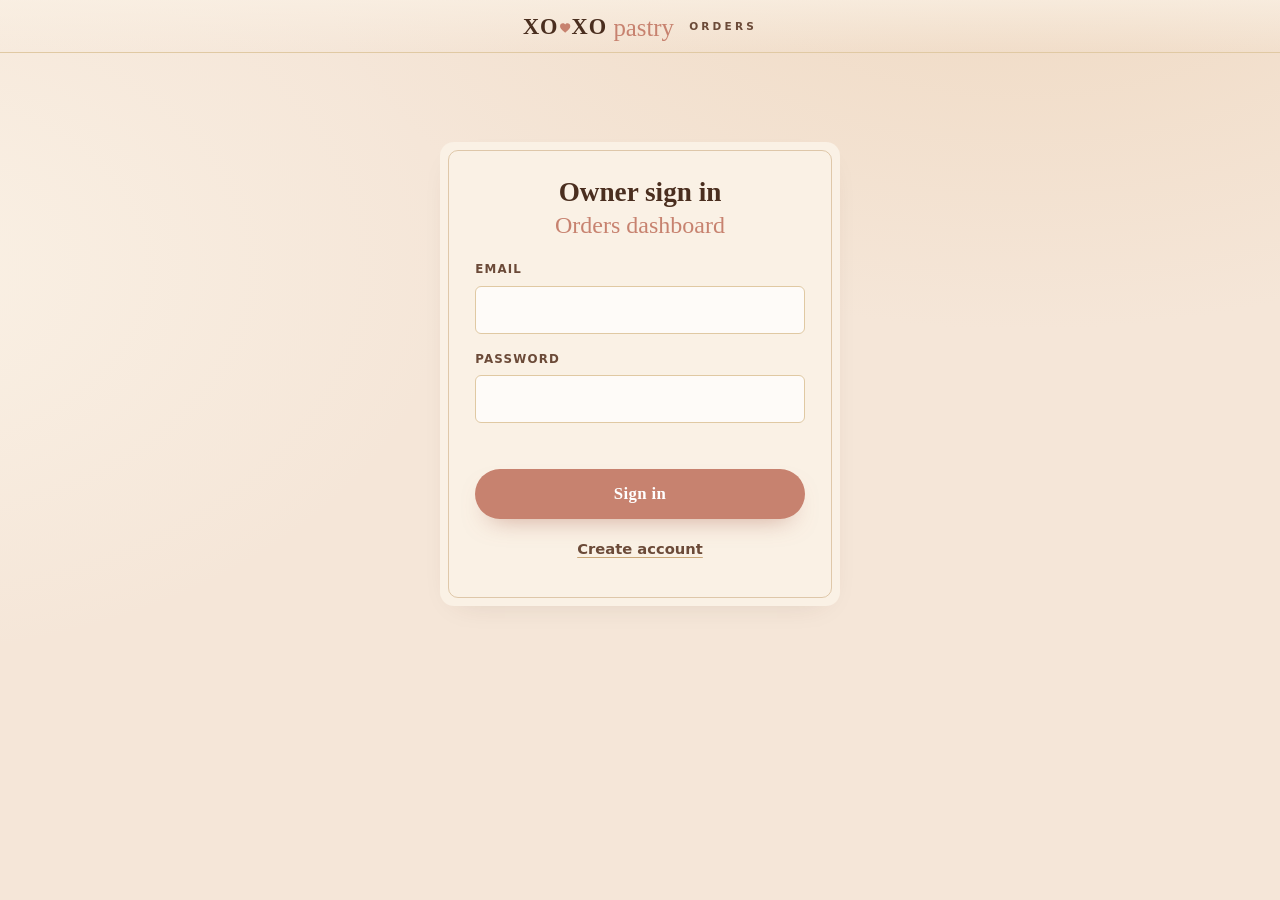
==== admin.html @ 493aa20d "Online ordering: order form + Supabase backend + admin dashboard - db/migrations/0001_orders_schema." ====
<!doctype html>
<html lang="en">
<head>
  <meta charset="utf-8">
  <meta http-equiv="Content-Security-Policy" content="default-src 'none'; script-src 'self'; style-src 'self' 'unsafe-inline' https://fonts.googleapis.com; font-src https://fonts.gstatic.com; img-src 'self' data:; connect-src https://xlicuyemmiapundcqqqf.supabase.co; base-uri 'none'; form-action 'none'">
  <meta name="robots" content="noindex,nofollow">
  <meta name="referrer" content="strict-origin-when-cross-origin">
  <meta name="viewport" content="width=device-width, initial-scale=1, viewport-fit=cover">
  <meta name="theme-color" content="#F5E6D8">
  <meta name="color-scheme" content="light">

  <title>XOXO Pastry — Orders</title>

  <link rel="icon" type="image/svg+xml" href="data:image/svg+xml,%3Csvg xmlns='http://www.w3.org/2000/svg' viewBox='0 0 24 24'%3E%3Crect width='24' height='24' rx='5' fill='%23F5E6D8'/%3E%3Cpath d='M12 19.5l-1.3-1.1C7 14.9 4.5 12.6 4.5 9.5 4.5 7 6.4 5 9 5c1.5 0 2.9.7 3 2 .1-1.3 1.5-2 3-2 2.6 0 4.5 2 4.5 4.5 0 3.1-2.5 5.4-6.2 8.9L12 19.5z' fill='%23C7826F'/%3E%3C/svg%3E">

  <link rel="preconnect" href="https://fonts.googleapis.com">
  <link rel="preconnect" href="https://fonts.gstatic.com" crossorigin>
  <link rel="stylesheet" href="https://fonts.googleapis.com/css2?family=Allura&family=Cormorant+Garamond:wght@400;500;600;700&family=Playfair+Display:wght@600;700;800&display=swap">

  <link rel="stylesheet" href="styles.css">
  <link rel="stylesheet" href="admin.css">
</head>
<body class="adm">

  <svg aria-hidden="true" focusable="false" width="0" height="0" style="position:absolute;width:0;height:0;overflow:hidden" xmlns="http://www.w3.org/2000/svg">
    <defs>
      <symbol id="icon-heart" viewBox="0 0 24 24">
        <path d="M12 21.5 L10.5 20.2 C5.4 15.6 2 12.5 2 8.7 C2 5.6 4.4 3.2 7.5 3.2 C9.3 3.2 11 4.1 12 5.6 C13 4.1 14.7 3.2 16.5 3.2 C19.6 3.2 22 5.6 22 8.7 C22 12.5 18.6 15.6 13.5 20.3 L12 21.5 Z" fill="currentColor"/>
      </symbol>
      <symbol id="icon-whatsapp" viewBox="0 0 32 32">
        <path fill="currentColor" d="M16 2.667C8.636 2.667 2.667 8.636 2.667 16c0 2.351.617 4.643 1.79 6.667L2.667 29.333l6.834-1.79A13.31 13.31 0 0 0 16 29.333C23.364 29.333 29.333 23.364 29.333 16S23.364 2.667 16 2.667Zm0 24A11.31 11.31 0 0 1 10.1 25l-.42-.252-4.221 1.105 1.124-4.123-.275-.436A11.32 11.32 0 0 1 4.667 16C4.667 9.742 9.742 4.667 16 4.667c6.258 0 11.333 5.075 11.333 11.333 0 6.258-5.075 11.333-11.333 11.333Zm6.207-8.475c-.34-.17-2.014-.994-2.326-1.108-.311-.114-.538-.17-.764.17-.227.34-.878 1.108-1.077 1.335-.198.227-.397.255-.736.085-.34-.17-1.435-.529-2.733-1.687-1.01-.901-1.692-2.014-1.89-2.353-.198-.34-.021-.523.149-.692.153-.152.34-.397.51-.595.17-.198.227-.34.34-.566.114-.227.057-.425-.028-.595-.085-.17-.764-1.842-1.048-2.523-.276-.663-.555-.573-.764-.583-.198-.01-.425-.011-.652-.011-.227 0-.595.085-.906.425-.311.34-1.19 1.163-1.19 2.835 0 1.673 1.218 3.288 1.388 3.516.17.227 2.397 3.66 5.808 5.131.812.351 1.446.56 1.94.717.815.259 1.557.222 2.144.135.654-.098 2.014-.823 2.298-1.62.283-.798.283-1.482.198-1.62-.085-.139-.311-.227-.652-.397Z"/>
      </symbol>
      <symbol id="icon-phone" viewBox="0 0 24 24">
        <path d="M5 4 C5 3.5 5.5 3 6 3 L9 3 C9.5 3 10 3.5 10 4 L10 7 C10 7.5 9.5 8 9 8 L7.5 8 C8 11 11 14 14 14.5 L14.5 13 C14.5 12.5 15 12 15.5 12 L18 12 C18.5 12 19 12.5 19 13 L19 16 C19 17 18 18 17 18 C9.8 18 5 13.2 5 6 C5 5 6 4 6 4 Z" fill="none" stroke="currentColor" stroke-width="1.5" stroke-linejoin="round"/>
      </symbol>
    </defs>
  </svg>

  <header class="adm-bar" role="banner">
    <p class="adm-brand">
      <span class="logo-xoxo">XO<svg class="logo-heart" aria-hidden="true" focusable="false"><use href="#icon-heart"/></svg>XO</span>
      <span class="logo-script">pastry</span>
      <span class="adm-brand__tag">orders</span>
    </p>
  </header>

  <main class="adm-main">

    <!-- Session / access check -->
    <section id="view-loading" class="adm-view adm-view--center" aria-label="Loading">
      <div class="adm-wait">
        <span class="spinner" aria-hidden="true"></span>
        <p id="loading-msg">Checking session&hellip;</p>
      </div>
    </section>

    <!-- Sign in -->
    <section id="view-login" class="adm-view adm-view--center" hidden aria-labelledby="login-title">
      <div class="auth-card">
        <h1 class="auth-card__title" id="login-title">Owner sign in</h1>
        <p class="auth-card__sub">Orders dashboard</p>
        <form id="login-form" novalidate>
          <div class="field">
            <label for="login-email">Email</label>
            <input id="login-email" name="email" type="email" autocomplete="email" inputmode="email" required>
          </div>
          <div class="field">
            <label for="login-password">Password</label>
            <input id="login-password" name="password" type="password" autocomplete="current-password" required minlength="6">
          </div>
          <p id="login-msg" class="auth-msg" role="status" aria-live="polite"></p>
          <div class="auth-actions">
            <button type="submit" id="btn-signin" class="btn btn--primary">Sign in</button>
            <button type="button" id="btn-signup" class="btn-subtle">Create account</button>
          </div>
        </form>
      </div>
    </section>

    <!-- Signed in, not an admin -->
    <section id="view-denied" class="adm-view adm-view--center" hidden aria-labelledby="denied-title">
      <div class="auth-card auth-card--plain">
        <h1 class="auth-card__title" id="denied-title">No access</h1>
        <p class="auth-card__note">This account has no admin access.</p>
        <div class="auth-actions">
          <button type="button" id="btn-denied-signout" class="btn btn--ghost">Sign out</button>
        </div>
      </div>
    </section>

    <!-- Signed in, access check failed (connection) -->
    <section id="view-error" class="adm-view adm-view--center" hidden aria-labelledby="error-title">
      <div class="auth-card auth-card--plain">
        <h1 class="auth-card__title" id="error-title">Can&rsquo;t connect</h1>
        <p class="auth-card__note" id="error-msg">Can&rsquo;t reach the order service right now. Check the connection and try again.</p>
        <div class="auth-actions">
          <button type="button" id="btn-error-retry" class="btn btn--primary">Try again</button>
          <button type="button" id="btn-error-signout" class="btn-subtle">Sign out</button>
        </div>
      </div>
    </section>

    <!-- Dashboard -->
    <section id="view-dash" class="adm-view" hidden aria-labelledby="dash-title">
      <header class="dash-head">
        <h1 class="dash-title" id="dash-title">Orders</h1>
        <div class="dash-tools">
          <button type="button" id="btn-refresh" class="btn btn--ghost btn--sm">Refresh</button>
          <button type="button" id="btn-signout" class="btn btn--ghost btn--sm">Sign out</button>
        </div>
      </header>

      <div class="field field--search">
        <label for="search" class="visually-hidden">Search orders by name, phone or order number</label>
        <input id="search" type="search" placeholder="Search name, phone, order #" autocomplete="off">
      </div>

      <div id="chips" class="chips" role="group" aria-label="Filter orders by status"></div>

      <p id="dash-status" class="visually-hidden" role="status" aria-live="polite"></p>

      <div id="dash-loading" class="dash-wait" hidden>
        <span class="spinner" aria-hidden="true"></span>
        <p>Loading orders&hellip;</p>
      </div>

      <div id="dash-error" class="dash-error" hidden>
        <p id="dash-error-msg">Can&rsquo;t reach the order service right now. Check the connection and try again.</p>
        <button type="button" id="btn-retry" class="btn btn--primary">Try again</button>
      </div>

      <p id="dash-empty" class="dash-empty" hidden></p>

      <ul id="orders-list" class="orders"></ul>
    </section>

  </main>

  <div id="toasts" class="toasts" aria-live="polite"></div>

  <noscript>
    <p class="adm-noscript">This dashboard needs JavaScript to run. Please enable it and reload.</p>
  </noscript>

  <script src="vendor/supabase.js" defer></script>
  <script src="js/config.js" defer></script>
  <script src="js/admin.js" defer></script>
</body>
</html>
---- styles.css ----
/* ============================================================
   XOXO PASTRY — styles.css
   Design tokens → resets → layout → components → responsive
   ============================================================ */

:root {
  /* Color palette */
  --bg-cream:         #F5E6D8;
  --bg-cream-soft:    #FAF1E5;
  --bg-cream-deep:    #EFD9C2;
  --ink-brown:        #4A2E1F;
  --ink-brown-soft:   #6B4A38;
  --accent-rose:      #C7826F;
  --accent-rose-deep: #A85F4C;
  --gold-line:        #C9A678;
  --gold-line-soft:   #E0C9A3;
  --shadow-warm:      0 18px 40px -24px rgba(74, 46, 31, 0.22);
  --shadow-card:      0 10px 30px -18px rgba(74, 46, 31, 0.18);

  /* Type */
  --font-display: "Playfair Display", "Cormorant Garamond", Georgia, serif;
  --font-script:  "Allura", "Great Vibes", cursive;
  --font-body:    "Cormorant Garamond", "Lora", Georgia, serif;
  --font-ui:      system-ui, -apple-system, "Segoe UI", Roboto, sans-serif;

  /* Type scale (clamp-only) */
  --fs-hero:   clamp(3rem, 7vw + 1rem, 6.5rem);
  --fs-script: clamp(2.25rem, 5vw + 0.5rem, 4.25rem);
  --fs-h2:     clamp(2rem, 3.2vw + 1rem, 3.25rem);
  --fs-h3:     clamp(1.4rem, 1.5vw + 0.75rem, 1.9rem);
  --fs-body:   clamp(1.05rem, 0.4vw + 1rem, 1.2rem);
  --fs-tag:    clamp(1.1rem, 1.4vw + 0.6rem, 1.6rem);
  --fs-small:  0.875rem;
  --lh-tight:  1.15;
  --lh-body:   1.65;

  /* Spacing */
  --space-1: 0.5rem;
  --space-2: 1rem;
  --space-3: 1.5rem;
  --space-4: 2rem;
  --space-5: 3rem;
  --space-6: 4.5rem;
  --space-7: clamp(4rem, 8vw, 7rem);

  /* Layout */
  --radius-card: 14px;
  --radius-soft: 6px;
  --maxw-content: 1180px;
  --maxw-narrow: 720px;
  --nav-h: 68px;

  color-scheme: light;
  accent-color: var(--accent-rose);
}

/* ============================================================
   Reset & base
   ============================================================ */

*, *::before, *::after { box-sizing: border-box; }

html {
  -webkit-text-size-adjust: 100%;
  text-size-adjust: 100%;
  scroll-behavior: smooth;
  scroll-padding-top: calc(var(--nav-h) + 16px);
}

html, body {
  margin: 0;
  padding: 0;
  overflow-x: hidden;
}

body {
  position: relative;
  min-height: 100vh;
  font-family: var(--font-body);
  font-size: var(--fs-body);
  line-height: var(--lh-body);
  color: var(--ink-brown);
  background:
    radial-gradient(1200px 700px at 80% -10%, var(--bg-cream-deep), transparent 60%),
    radial-gradient(900px 600px at -10% 30%, var(--bg-cream-soft), transparent 65%),
    var(--bg-cream);
  -webkit-font-smoothing: antialiased;
  -moz-osx-font-smoothing: grayscale;
}

img, svg { display: block; max-width: 100%; }
img { height: auto; }

a {
  color: inherit;
  text-decoration: none;
  transition: color 200ms ease;
}
a:hover { color: var(--accent-rose-deep); }

:focus { outline: none; }
:focus-visible {
  outline: 2px solid var(--accent-rose-deep);
  outline-offset: 3px;
  border-radius: var(--radius-soft);
}

h1, h2, h3, h4, p, ul, ol { margin: 0; }
ul, ol { padding: 0; list-style: none; }

/* ============================================================
   Utility / layout shell
   ============================================================ */

.container {
  width: 100%;
  max-width: var(--maxw-content);
  margin-inline: auto;
  padding-inline: clamp(1.25rem, 4vw, 2.5rem);
}

.section {
  padding-block: var(--space-7);
  position: relative;
}

.section__head {
  text-align: center;
  margin-bottom: var(--space-5);
}
.section__head--left { text-align: left; }

.section__title {
  font-family: var(--font-display);
  font-weight: 700;
  font-size: var(--fs-h2);
  line-height: var(--lh-tight);
  color: var(--ink-brown);
  letter-spacing: -0.01em;
}

.section__sub {
  margin-top: 0.4rem;
  font-family: var(--font-script);
  font-size: var(--fs-tag);
  color: var(--accent-rose);
  line-height: 1.1;
}

/* Divider: thin line — heart — thin line */
.divider {
  display: flex;
  align-items: center;
  justify-content: center;
  gap: 1rem;
  margin: 0 auto;
  padding: var(--space-4) clamp(1.25rem, 4vw, 2.5rem);
  max-width: 460px;
  color: var(--accent-rose);
}
.divider__line {
  flex: 1;
  height: 1px;
  background: linear-gradient(90deg, transparent, var(--gold-line), transparent);
}
.divider__heart {
  width: 14px;
  height: 14px;
  color: var(--accent-rose);
  flex-shrink: 0;
}

/* ============================================================
   SVG ornaments
   ============================================================ */

.orn { color: var(--accent-rose); }

.orn-bow-sm {
  display: block;
  margin: 0 auto var(--space-2);
  color: var(--accent-rose);
  opacity: 0.85;
  filter: drop-shadow(0 4px 6px rgba(199, 130, 111, 0.18));
}
.section__head--left .orn-bow-sm { margin-inline: 0 0; }

/* ============================================================
   Logo lockup
   ============================================================ */

.logo-xoxo {
  font-family: var(--font-display);
  font-weight: 800;
  letter-spacing: 0.04em;
  color: var(--ink-brown);
  display: inline-flex;
  align-items: center;
  line-height: 1;
  white-space: nowrap;
}
.logo-xoxo .logo-heart {
  width: 0.55em;
  height: 0.55em;
  margin: 0 0.02em;
  color: var(--accent-rose);
  transform: translateY(0.03em);
}
.logo-script {
  font-family: var(--font-script);
  color: var(--ink-brown);
  line-height: 1;
}

/* ============================================================
   Top navigation
   ============================================================ */

.nav {
  position: fixed;
  inset: 0 0 auto 0;
  height: var(--nav-h);
  z-index: 100;
  background: transparent;
  transition: background-color 280ms ease, box-shadow 280ms ease, border-color 280ms ease;
  border-bottom: 1px solid transparent;
}
.nav.is-scrolled {
  background: rgba(245, 230, 216, 0.85);
  -webkit-backdrop-filter: blur(10px) saturate(120%);
  backdrop-filter: blur(10px) saturate(120%);
  border-bottom-color: var(--gold-line-soft);
  box-shadow: var(--shadow-warm);
}
@supports not ((backdrop-filter: blur(1px)) or (-webkit-backdrop-filter: blur(1px))) {
  .nav.is-scrolled { background: rgba(245, 230, 216, 0.96); }
}

.nav__inner {
  height: 100%;
  max-width: var(--maxw-content);
  margin-inline: auto;
  padding-inline: clamp(1.25rem, 4vw, 2.5rem);
  display: flex;
  align-items: center;
  justify-content: space-between;
  gap: 1rem;
}

.nav__logo {
  display: inline-flex;
  align-items: baseline;
  gap: 0.4rem;
  font-size: 1.1rem;
}
.nav__logo .logo-xoxo { font-size: 1.35rem; }
.nav__logo .logo-script { font-size: 1.5rem; transform: translateY(2px); color: var(--accent-rose); }

.nav__links {
  display: none;
  gap: clamp(1rem, 2vw, 2rem);
  font-family: var(--font-ui);
  font-size: 0.95rem;
  font-weight: 500;
  letter-spacing: 0.02em;
  color: var(--ink-brown);
}
.nav__links a {
  position: relative;
  padding: 0.5rem 0.25rem;
}
.nav__links a::after {
  content: "";
  position: absolute;
  left: 0.25rem; right: 0.25rem; bottom: 0.25rem;
  height: 1px;
  background: var(--accent-rose);
  transform: scaleX(0);
  transform-origin: left;
  transition: transform 260ms ease;
}
.nav__links a:hover::after,
.nav__links a:focus-visible::after { transform: scaleX(1); }

.nav__ig {
  display: inline-flex;
  align-items: center;
  justify-content: center;
  width: 40px;
  height: 40px;
  border-radius: 50%;
  color: var(--ink-brown);
  border: 1px solid var(--gold-line-soft);
  transition: background-color 220ms ease, color 220ms ease, transform 220ms ease;
}
.nav__ig:hover {
  background: var(--accent-rose);
  color: #fff;
  transform: translateY(-1px);
}
.nav__ig svg { width: 20px; height: 20px; }

@media (min-width: 720px) {
  .nav__links { display: inline-flex; }
}

/* ============================================================
   Buttons
   ============================================================ */

.btn {
  display: inline-flex;
  align-items: center;
  justify-content: center;
  gap: 0.55rem;
  min-height: 48px;
  padding: 0.85rem 1.6rem;
  font-family: var(--font-body);
  font-weight: 600;
  font-size: 1.05rem;
  letter-spacing: 0.02em;
  border-radius: 999px;
  border: 1px solid transparent;
  cursor: pointer;
  transition: background-color 220ms ease, color 220ms ease, transform 220ms ease, box-shadow 220ms ease, border-color 220ms ease;
  white-space: nowrap;
}
.btn--primary {
  background: var(--accent-rose);
  color: #fff;
  box-shadow: 0 12px 26px -14px rgba(168, 95, 76, 0.6);
}
.btn--primary:hover {
  background: var(--accent-rose-deep);
  color: #fff;
  transform: translateY(-1px);
  box-shadow: 0 16px 32px -14px rgba(168, 95, 76, 0.7);
}
.btn--ghost {
  background: transparent;
  color: var(--ink-brown);
  border-color: var(--gold-line);
}
.btn--ghost:hover {
  background: rgba(201, 166, 120, 0.12);
  color: var(--ink-brown);
  transform: translateY(-1px);
}
.btn--lg {
  min-height: 56px;
  padding: 1rem 2rem;
  font-size: 1.1rem;
}

/* ============================================================
   Hero
   ============================================================ */

.hero {
  position: relative;
  min-height: 100vh;
  min-height: 100svh;
  display: flex;
  flex-direction: column;
  align-items: center;
  justify-content: center;
  text-align: center;
  padding: calc(var(--nav-h) + var(--space-5)) clamp(1.25rem, 4vw, 2.5rem) var(--space-6);
  overflow: hidden;
}
.hero::before, .hero::after {
  content: "";
  position: absolute;
  inset: clamp(1rem, 3vw, 2rem);
  border: 1px solid var(--gold-line-soft);
  border-radius: 4px;
  pointer-events: none;
}
.hero::after {
  inset: clamp(1.4rem, 3.4vw, 2.4rem);
  border-color: var(--gold-line);
  opacity: 0.55;
}

.hero__bow {
  width: clamp(86px, 11vw, 140px);
  aspect-ratio: 100 / 64;
  height: auto;
  color: var(--accent-rose);
  margin-bottom: var(--space-2);
  filter: drop-shadow(0 8px 14px rgba(199, 130, 111, 0.3));
}

.hero__lockup {
  display: flex;
  flex-direction: column;
  align-items: center;
  gap: 0;
}
.logo-xoxo--big {
  font-size: var(--fs-hero);
  margin-bottom: -0.15em;
}
.logo-xoxo--big .logo-heart { width: 0.5em; height: 0.5em; }
.logo-script--big {
  font-size: var(--fs-script);
  color: var(--accent-rose);
  margin-top: 0;
  letter-spacing: 0.01em;
}

.hero__eyebrow {
  margin-top: var(--space-3);
  font-family: var(--font-ui);
  font-weight: 500;
  font-size: clamp(0.78rem, 0.4vw + 0.7rem, 0.95rem);
  letter-spacing: 0.32em;
  text-transform: uppercase;
  color: var(--accent-rose);
}
.hero__tagline {
  margin-top: var(--space-1);
  max-width: 32ch;
  font-family: var(--font-script);
  font-size: clamp(1.6rem, 1.5vw + 1rem, 2.4rem);
  color: var(--ink-brown);
  line-height: 1.1;
  font-style: normal;
}

.hero__ctas {
  margin-top: var(--space-4);
  display: flex;
  flex-wrap: wrap;
  justify-content: center;
  gap: 0.75rem;
}

/* Floral corners */
.orn-floral {
  position: absolute;
  width: clamp(90px, 14vw, 180px);
  height: auto;
  color: var(--accent-rose);
  opacity: 0.7;
  pointer-events: none;
}
.orn-floral--tl { top: clamp(3rem, 7vw, 5rem); left: clamp(1rem, 4vw, 3rem); transform: rotate(-12deg); }
.orn-floral--br { bottom: clamp(2rem, 6vw, 4rem); right: clamp(1rem, 4vw, 3rem); transform: rotate(170deg); }

@media (max-width: 760px) {
  .orn-floral { display: none; }
}

/* ============================================================
   About
   ============================================================ */

.about {
  text-align: center;
  max-width: var(--maxw-narrow);
  margin: 0 auto;
  padding: var(--space-6) clamp(1.25rem, 4vw, 2.5rem) var(--space-5);
}
.about__eyebrow {
  font-family: var(--font-ui);
  font-weight: 500;
  font-size: 0.85rem;
  letter-spacing: 0.32em;
  text-transform: uppercase;
  color: var(--accent-rose);
  margin-bottom: var(--space-2);
}
.about p {
  font-size: clamp(1.15rem, 0.6vw + 1.05rem, 1.4rem);
  color: var(--ink-brown-soft);
  line-height: 1.6;
  font-style: italic;
}
.about__sign {
  margin-top: var(--space-3) !important;
  font-family: var(--font-script) !important;
  font-style: normal !important;
  color: var(--accent-rose) !important;
  font-size: clamp(1.6rem, 1.5vw + 1rem, 2.2rem) !important;
  line-height: 1.1 !important;
}

/* ============================================================
   Menu
   ============================================================ */

/* Menu stack: 1-col on mobile, 2-col on wide screens */
.menu-stack {
  display: grid;
  grid-template-columns: 1fr;
  gap: var(--space-4);
  max-width: var(--maxw-content);
  margin: 0 auto;
}
@media (min-width: 1080px) {
  .menu-stack { grid-template-columns: repeat(2, 1fr); gap: var(--space-5); }
  /* Featured cards span the full row on wide */
  .menu-stack > .menu-card--feature { grid-column: 1 / -1; }
}

.menu-card {
  position: relative;
  background: var(--bg-cream-soft);
  border-radius: var(--radius-card);
  padding: clamp(1rem, 2vw, 1.6rem);
  box-shadow: var(--shadow-card);
  display: flex;
  flex-direction: column;
  gap: 0.85rem;
  transition: transform 320ms cubic-bezier(.2,.7,.2,1), box-shadow 320ms ease;
}
.menu-card::before {
  content: "";
  position: absolute;
  inset: 8px;
  border: 1px double var(--gold-line);
  border-radius: calc(var(--radius-card) - 4px);
  pointer-events: none;
  opacity: 0.55;
}
.menu-card:hover {
  transform: translateY(-3px);
  box-shadow: 0 26px 46px -22px rgba(74, 46, 31, 0.32);
}
.menu-card__head {
  padding: 0.4rem 0.6rem 0.2rem;
  display: flex;
  flex-direction: column;
  gap: 0.15rem;
}
.menu-card__title {
  font-family: var(--font-display);
  font-weight: 700;
  font-size: var(--fs-h3);
  color: var(--ink-brown);
  letter-spacing: -0.005em;
  line-height: 1.15;
}
.menu-card__tag {
  font-family: var(--font-body);
  font-size: 1rem;
  color: var(--ink-brown-soft);
  font-style: italic;
}
.menu-card__tag strong {
  font-family: var(--font-display);
  font-style: normal;
  font-weight: 700;
  color: var(--accent-rose-deep);
  font-size: 1.15em;
  letter-spacing: 0.01em;
}
.menu-card__media {
  border-radius: var(--radius-soft);
  overflow: hidden;
  background: var(--bg-cream);
  position: relative;
  box-shadow: inset 0 0 0 1px var(--gold-line-soft);
}
.menu-card__media img {
  width: 100%;
  height: auto;
  display: block;
  transition: transform 800ms cubic-bezier(.2,.7,.2,1);
}
.menu-card:hover .menu-card__media img { transform: scale(1.015); }
.menu-card__note {
  margin-top: 0.1rem;
  padding: 0 0.6rem;
  color: var(--ink-brown-soft);
  font-style: italic;
  font-size: 1rem;
  line-height: 1.45;
}
.menu-card--feature .menu-card__title {
  font-size: clamp(1.7rem, 1.4vw + 1rem, 2.25rem);
}
.menu-card--feature .menu-card__tag { font-size: 1.1rem; }

/* ============================================================
   Custom Orders & Catering
   ============================================================ */

.section--custom {
  position: relative;
}
.custom__grid {
  display: grid;
  grid-template-columns: 1fr;
  gap: var(--space-5);
  align-items: center;
  max-width: var(--maxw-content);
  margin: 0 auto;
}
.custom__body { padding: 0 clamp(0.25rem, 1vw, 1rem); }
.custom__body p {
  margin-top: var(--space-3);
  color: var(--ink-brown-soft);
  font-size: 1.1rem;
}
.custom__heading {
  margin-top: var(--space-4);
  font-family: var(--font-display);
  font-weight: 700;
  color: var(--accent-rose);
  font-size: 1.1rem;
  letter-spacing: 0.18em;
  text-transform: uppercase;
}
.custom__heading::after {
  content: "";
  display: block;
  width: 60px;
  height: 1px;
  margin-top: 0.5rem;
  background: var(--accent-rose);
  opacity: 0.5;
}

.perfect-list {
  margin-top: var(--space-3);
  display: grid;
  grid-template-columns: 1fr;
  gap: 0.75rem;
}
@media (min-width: 480px) {
  .perfect-list { grid-template-columns: repeat(2, 1fr); gap: 0.85rem 1.5rem; }
}
.perfect-list li {
  display: flex;
  align-items: center;
  gap: 0.85rem;
  color: var(--ink-brown);
  font-size: 1.08rem;
}
.perfect-list svg {
  width: 24px;
  height: 24px;
  color: var(--accent-rose);
  flex-shrink: 0;
}

.custom__cta { margin-top: var(--space-4); }

.custom__media {
  position: relative;
  border-radius: var(--radius-card);
  overflow: hidden;
  aspect-ratio: 4 / 5;
  background: var(--bg-cream-soft);
  box-shadow: var(--shadow-warm);
}
.custom__media::after {
  content: "";
  position: absolute;
  inset: 10px;
  border: 1px solid rgba(255, 255, 255, 0.6);
  border-radius: calc(var(--radius-card) - 4px);
  pointer-events: none;
}
.custom__media img {
  width: 100%;
  height: 100%;
  object-fit: cover;
  object-position: 100% 50%;
  transition: transform 800ms cubic-bezier(.2, .7, .2, 1);
}
.custom__media:hover img { transform: scale(1.03); }

@media (min-width: 880px) {
  .custom__grid { grid-template-columns: 1.05fr 1fr; gap: var(--space-6); }
  .custom__media { max-height: 720px; }
}

/* ============================================================
   Tips card
   ============================================================ */

.tips {
  max-width: 920px;
  margin: 0 auto;
  display: grid;
  grid-template-columns: 1fr;
  gap: var(--space-3);
  align-items: center;
  background: var(--bg-cream-soft);
  border-radius: var(--radius-card);
  padding: clamp(1.4rem, 3vw, 2.4rem);
  position: relative;
  box-shadow: var(--shadow-card);
}
.tips::before {
  content: "";
  position: absolute;
  inset: 10px;
  border: 1px double var(--gold-line);
  border-radius: calc(var(--radius-card) - 4px);
  pointer-events: none;
  opacity: 0.5;
}
.tips__body { padding: 0.25rem; }
.tips__title {
  font-family: var(--font-display);
  font-weight: 700;
  font-size: clamp(1.6rem, 2vw + 1rem, 2.2rem);
  color: var(--ink-brown);
  line-height: 1.15;
}
.tips__title em {
  font-family: var(--font-script);
  font-style: normal;
  color: var(--accent-rose);
  font-size: 1.4em;
  margin-left: 0.1em;
}
.tips__body p { margin-top: 0.6rem; color: var(--ink-brown-soft); font-style: italic; }

.tips--text {
  max-width: 720px;
  text-align: center;
  padding: clamp(2rem, 4vw, 3.2rem) clamp(1.5rem, 3vw, 2.5rem);
}
.tips--text .tips__body {
  display: flex;
  flex-direction: column;
  align-items: center;
  padding: 0;
}
.tips--text .orn-bow-sm { margin-bottom: var(--space-2); }
.tips--text .tips__title { line-height: 1.2; }
.tips--text p {
  margin-top: 0.6rem;
  color: var(--ink-brown-soft);
  font-style: italic;
  font-size: 1.1rem;
}

/* ============================================================
   Order / Contact tiles
   ============================================================ */

.order-list {
  display: grid;
  grid-template-columns: 1fr;
  gap: var(--space-3);
  max-width: 980px;
  margin: 0 auto;
}
.order-list li { display: flex; }
@media (min-width: 720px) {
  .order-list { grid-template-columns: repeat(3, 1fr); }
}

.order-tile {
  flex: 1;
  width: 100%;
  display: flex;
  flex-direction: column;
  align-items: center;
  justify-content: center;
  gap: 0.5rem;
  padding: clamp(1.5rem, 3vw, 2.25rem) 1.25rem;
  background: var(--bg-cream-soft);
  border-radius: var(--radius-card);
  text-align: center;
  position: relative;
  box-shadow: var(--shadow-card);
  transition: transform 280ms ease, box-shadow 280ms ease, background-color 280ms ease;
  min-height: 180px;
}
.order-tile::before {
  content: "";
  position: absolute;
  inset: 8px;
  border: 1px double var(--gold-line);
  border-radius: calc(var(--radius-card) - 4px);
  pointer-events: none;
  opacity: 0.55;
  transition: opacity 280ms ease;
}
.order-tile:hover {
  transform: translateY(-3px);
  background: #fff;
  box-shadow: 0 26px 44px -20px rgba(74, 46, 31, 0.28);
  color: var(--ink-brown);
}
.order-tile:hover::before { opacity: 0.8; }
.order-tile__icon {
  width: 38px;
  height: 38px;
  color: var(--accent-rose);
}
.order-tile__label {
  font-family: var(--font-ui);
  font-size: 0.78rem;
  text-transform: uppercase;
  letter-spacing: 0.26em;
  color: var(--ink-brown-soft);
}
.order-tile__value {
  font-family: var(--font-display);
  font-weight: 700;
  font-size: 1.25rem;
  color: var(--ink-brown);
  letter-spacing: 0.01em;
}

/* ============================================================
   Footer
   ============================================================ */

.footer {
  margin-top: var(--space-5);
  padding: var(--space-5) clamp(1.25rem, 4vw, 2.5rem) var(--space-4);
  border-top: 1px solid var(--gold-line-soft);
  background: linear-gradient(180deg, transparent, rgba(239, 217, 194, 0.4));
  text-align: center;
}
.footer__inner {
  max-width: var(--maxw-content);
  margin-inline: auto;
  display: flex;
  flex-direction: column;
  align-items: center;
  gap: 0.6rem;
}
.footer__script {
  font-family: var(--font-script);
  font-size: clamp(1.8rem, 1.5vw + 1.2rem, 2.4rem);
  color: var(--accent-rose);
  display: inline-flex;
  align-items: center;
  gap: 0.5rem;
  line-height: 1;
}
.footer__script svg { width: 18px; height: 18px; color: var(--accent-rose); }
.footer__contacts {
  display: inline-flex;
  flex-wrap: wrap;
  justify-content: center;
  gap: 0.4rem 0.75rem;
  font-family: var(--font-body);
  font-size: 1rem;
  color: var(--ink-brown);
}
.footer__contacts a {
  font-weight: 600;
  color: var(--ink-brown);
  border-bottom: 1px solid transparent;
  transition: color 200ms ease, border-color 200ms ease;
}
.footer__contacts a:hover {
  color: var(--accent-rose-deep);
  border-bottom-color: var(--accent-rose);
}
.footer__contacts span { color: var(--gold-line); }
.footer__copy {
  margin-top: 0.4rem;
  font-size: var(--fs-small);
  color: var(--ink-brown-soft);
  font-family: var(--font-ui);
}

/* ============================================================
   Reveal animations
   ============================================================ */

.reveal {
  opacity: 0;
  transform: translateY(18px);
  transition:
    opacity 700ms ease-out,
    transform 700ms cubic-bezier(.2, .7, .2, 1);
  transition-delay: calc(var(--i, 0) * 80ms);
  will-change: opacity, transform;
}
.reveal.is-visible {
  opacity: 1;
  transform: none;
  will-change: auto;
}

/* ============================================================
   Reduced motion
   ============================================================ */

@media (prefers-reduced-motion: reduce) {
  *, *::before, *::after {
    animation-duration: 0.001ms !important;
    animation-iteration-count: 1 !important;
    transition-duration: 0.001ms !important;
    transition-delay: 0ms !important;
    scroll-behavior: auto !important;
  }
  html { scroll-behavior: auto; }
  .reveal { opacity: 1; transform: none; }
  .custom__media:hover img,
  .menu-card:hover .menu-card__media img { transform: none; }
}

/* ============================================================
   ORDER FORM (.section--orderform / .oform)
   Card mirrors .tips / .menu-card: cream-soft bg, gold double
   inner frame, warm shadow. Mobile-first single column.
   ============================================================ */

.oform {
  position: relative;
  max-width: 920px;
  margin: 0 auto;
  background: var(--bg-cream-soft);
  border-radius: var(--radius-card);
  padding: clamp(1.5rem, 4vw, 3rem);
  box-shadow: var(--shadow-card);
}
.oform::before {
  content: "";
  position: absolute;
  inset: 10px;
  border: 1px double var(--gold-line);
  border-radius: calc(var(--radius-card) - 4px);
  pointer-events: none;
  opacity: 0.5;
}

/* --- loading / fallback / success panels --- */
.oform__loading {
  text-align: center;
  font-style: italic;
  color: var(--ink-brown-soft);
  padding: var(--space-4) 0;
}
.oform__fallback,
.oform__success {
  display: flex;
  flex-direction: column;
  align-items: center;
  gap: var(--space-2);
  text-align: center;
  padding: var(--space-3) 0;
}
.oform__fallback[hidden],
.oform__success[hidden] { display: none; }
.oform__heart {
  width: 40px;
  height: 40px;
  color: var(--accent-rose);
}
.oform__panel-title {
  font-family: var(--font-display);
  font-weight: 700;
  font-size: clamp(1.5rem, 1.5vw + 1rem, 2rem);
  color: var(--ink-brown);
  line-height: 1.2;
}
.oform__fallback p,
.oform__success p {
  color: var(--ink-brown-soft);
  font-style: italic;
  max-width: 46ch;
}

/* --- form shell --- */
.oform__form {
  display: grid;
  gap: var(--space-4);
}
.oform__form[hidden] { display: none; }
.oform fieldset {
  border: 0;
  margin: 0;
  padding: 0;
  min-inline-size: 0;
}
.oform legend { padding: 0; }
.oform__legend {
  font-family: var(--font-display);
  font-weight: 700;
  font-size: 1.3rem;
  color: var(--ink-brown);
  margin-bottom: var(--space-2);
}

/* --- labels, inputs, helpers --- */
.oform__label {
  display: block;
  font-family: var(--font-ui);
  font-size: 0.78rem;
  font-weight: 500;
  text-transform: uppercase;
  letter-spacing: 0.18em;
  color: var(--ink-brown-soft);
  margin-bottom: 0.4rem;
}
.oform__optional {
  text-transform: none;
  letter-spacing: 0.04em;
  opacity: 0.75;
}
.oform__input {
  display: block;
  width: 100%;
  min-height: 48px;
  padding: 0.65em 0.8em;
  font-family: var(--font-body);
  font-size: 1.05rem;
  color: var(--ink-brown);
  background: var(--bg-cream-soft);
  border: 1px solid var(--gold-line-soft);
  border-radius: var(--radius-soft);
}
.oform__input::placeholder {
  color: var(--ink-brown-soft);
  opacity: 0.55;
  font-style: italic;
}
.oform__input:focus-visible {
  outline: 2px solid var(--accent-rose-deep);
  outline-offset: 2px;
}
.oform__input[aria-invalid="true"] { border-color: var(--accent-rose-deep); }
.oform__select {
  appearance: none;
  -webkit-appearance: none;
  padding-right: 2.2em;
  background-image: url("data:image/svg+xml,%3Csvg xmlns='http://www.w3.org/2000/svg' viewBox='0 0 12 8'%3E%3Cpath d='M1 1.5 6 6.5 11 1.5' fill='none' stroke='%236B4A38' stroke-width='1.6' stroke-linecap='round'/%3E%3C/svg%3E");
  background-repeat: no-repeat;
  background-position: right 0.8em center;
  background-size: 12px 8px;
}
.oform__textarea {
  min-height: 0;
  resize: vertical;
}
.oform__help {
  margin-top: 0.45rem;
  font-size: 0.95rem;
  font-style: italic;
  color: var(--ink-brown-soft);
  line-height: 1.4;
}
.oform__help--center {
  text-align: center;
  margin-top: calc(var(--space-3) * -1 + 0.25rem);
}
.oform__error {
  margin-top: 0.45rem;
  font-family: var(--font-ui);
  font-size: 0.85rem;
  color: var(--accent-rose-deep);
}
.oform__error--form {
  font-size: 0.95rem;
  text-align: center;
  margin-top: 0.6rem;
}
.oform__error--form a {
  font-weight: 600;
  text-decoration: underline;
}

/* --- item rows --- */
.oform__rows { display: grid; gap: var(--space-3); }
.oform-row {
  display: grid;
  gap: 0.75rem;
  grid-template-columns: minmax(0, 1fr) auto auto;
  grid-template-areas:
    "product product product"
    "flavor  flavor  flavor"
    "qty     price   remove"
    "error   error   error";
  align-items: end;
  padding-bottom: var(--space-3);
  border-bottom: 1px solid var(--gold-line-soft);
}
.oform-row--noflavor {
  grid-template-areas:
    "product product product"
    "qty     price   remove"
    "error   error   error";
}
.oform-row--noflavor .oform-row__flavor { display: none; }
.oform-row__product { grid-area: product; }
.oform-row__flavor  { grid-area: flavor; }
.oform-row__qty     { grid-area: qty; }
.oform-row__price {
  grid-area: price;
  align-self: end;
  padding-bottom: 0.55rem;
  font-family: var(--font-display);
  font-weight: 700;
  font-size: 1.15rem;
  color: var(--accent-rose-deep);
  text-align: right;
  white-space: nowrap;
}
.oform-row__remove {
  grid-area: remove;
  justify-self: end;
  width: 48px;
  height: 48px;
  display: inline-flex;
  align-items: center;
  justify-content: center;
  font-family: var(--font-body);
  font-size: 1.5rem;
  line-height: 1;
  color: var(--accent-rose-deep);
  background: transparent;
  border: 1px solid var(--gold-line-soft);
  border-radius: 50%;
  cursor: pointer;
  transition: background-color 220ms ease, border-color 220ms ease;
}
.oform-row__remove:hover {
  background: rgba(199, 130, 111, 0.12);
  border-color: var(--gold-line);
}
.oform-row__error { grid-area: error; margin-top: 0; }
.oform__add { margin-top: var(--space-3); }

/* --- radio pills (Pickup / Delivery) --- */
.oform__pills {
  display: flex;
  flex-wrap: wrap;
  gap: 0.6rem;
}
.oform__pill {
  position: relative;
  display: inline-flex;
}
.oform__pill input {
  position: absolute;
  inset: 0;
  width: 100%;
  height: 100%;
  margin: 0;
  opacity: 0;
  cursor: pointer;
}
.oform__pill span {
  display: inline-flex;
  align-items: center;
  justify-content: center;
  min-height: 48px;
  padding: 0.6rem 1.6rem;
  border-radius: 999px;
  border: 1px solid var(--gold-line);
  font-weight: 600;
  font-size: 1.05rem;
  letter-spacing: 0.02em;
  color: var(--ink-brown);
  transition: background-color 220ms ease, color 220ms ease, border-color 220ms ease;
}
.oform__pill:hover span { background: rgba(201, 166, 120, 0.12); }
.oform__pill input:checked + span {
  background: var(--accent-rose);
  border-color: var(--accent-rose);
  color: #fff;
  box-shadow: 0 12px 26px -14px rgba(168, 95, 76, 0.6);
}
.oform__pill input:focus-visible + span {
  outline: 2px solid var(--accent-rose-deep);
  outline-offset: 3px;
}

/* --- field groups --- */
.oform__grid {
  display: grid;
  gap: var(--space-3);
}

/* --- honeypot: visually removed, ignored by AT --- */
.oform__hp {
  position: absolute;
  left: -9999px;
  top: auto;
  width: 1px;
  height: 1px;
  overflow: hidden;
}

/* --- summary & actions --- */
.oform__summary {
  margin-top: 0;
  padding-top: var(--space-3);
  border-top: 1px solid var(--gold-line-soft);
  text-align: center;
}
.oform__total {
  font-family: var(--font-display);
  font-weight: 700;
  font-size: clamp(1.15rem, 1vw + 0.9rem, 1.45rem);
  color: var(--ink-brown);
}
.oform__actions {
  display: flex;
  justify-content: center;
}

/* --- wide screens --- */
@media (min-width: 720px) {
  .oform-row {
    grid-template-columns: minmax(0, 1.5fr) minmax(0, 1.3fr) 6.5rem minmax(4.5rem, auto) 48px;
    grid-template-areas:
      "product flavor qty price remove"
      "error   error  error error error";
  }
  .oform-row--noflavor {
    grid-template-areas:
      "product product qty price remove"
      "error   error   error error error";
  }
  .oform__grid--when {
    grid-template-columns: minmax(0, 1fr) auto;
    align-items: start;
  }
  .oform__grid--contact { grid-template-columns: repeat(3, minmax(0, 1fr)); }
}

/* ============================================================
   Print
   ============================================================ */

@media print {
  .nav, .hero__bow, .orn-floral, .reveal { all: revert; opacity: 1; }
  body { background: white; color: black; }
}
---- admin.css ----
/* ============================================================
   XOXO PASTRY — admin.css
   Orders dashboard for the owners. Mobile-first, utilitarian
   density, on-brand: reuses design tokens from styles.css.
   ============================================================ */

[hidden] { display: none !important; }

.visually-hidden {
  position: absolute !important;
  width: 1px;
  height: 1px;
  margin: -1px;
  padding: 0;
  border: 0;
  clip-path: inset(50%);
  overflow: hidden;
  white-space: nowrap;
}

/* ============================================================
   Shell
   ============================================================ */

.adm-bar {
  display: flex;
  justify-content: center;
  padding: 0.9rem 1rem 0.8rem;
  border-bottom: 1px solid var(--gold-line-soft);
  background: linear-gradient(180deg, rgba(250, 241, 229, 0.7), transparent);
}
.adm-brand {
  display: inline-flex;
  align-items: baseline;
  gap: 0.4rem;
}
.adm-brand .logo-xoxo { font-size: 1.4rem; }
.adm-brand .logo-script {
  font-size: 1.55rem;
  color: var(--accent-rose);
  transform: translateY(2px);
}
.adm-brand__tag {
  margin-left: 0.55rem;
  align-self: center;
  font-family: var(--font-ui);
  font-size: 0.66rem;
  font-weight: 600;
  letter-spacing: 0.3em;
  text-transform: uppercase;
  color: var(--ink-brown-soft);
}

.adm-main {
  width: 100%;
  max-width: 1080px;
  margin-inline: auto;
  padding: 0.5rem clamp(1rem, 4vw, 2.25rem) 4.5rem;
}

.adm-view--center {
  display: flex;
  justify-content: center;
  padding-top: clamp(2rem, 9vh, 5.5rem);
}

.adm-noscript {
  max-width: 420px;
  margin: 3rem auto;
  text-align: center;
  font-family: var(--font-ui);
  color: var(--ink-brown-soft);
}

/* ============================================================
   Spinner + wait states
   ============================================================ */

.spinner {
  display: inline-block;
  width: 26px;
  height: 26px;
  flex-shrink: 0;
  border-radius: 50%;
  border: 3px solid var(--gold-line-soft);
  border-top-color: var(--accent-rose);
  animation: adm-spin 0.9s linear infinite;
}
@keyframes adm-spin {
  to { transform: rotate(360deg); }
}
@media (prefers-reduced-motion: reduce) {
  .spinner { animation: none; }
}

.adm-wait,
.dash-wait {
  display: flex;
  align-items: center;
  justify-content: center;
  gap: 0.75rem;
  padding: 2.5rem 1rem;
  font-family: var(--font-ui);
  font-size: 0.95rem;
  color: var(--ink-brown-soft);
}

/* ============================================================
   Auth card (sign in / denied / connect error)
   ============================================================ */

.auth-card {
  position: relative;
  width: 100%;
  max-width: 400px;
  background: var(--bg-cream-soft);
  border-radius: var(--radius-card);
  box-shadow: var(--shadow-card);
  padding: clamp(1.6rem, 4vw, 2.2rem);
  text-align: center;
}
.auth-card::before {
  content: "";
  position: absolute;
  inset: 8px;
  border: 1px double var(--gold-line);
  border-radius: calc(var(--radius-card) - 4px);
  pointer-events: none;
  opacity: 0.55;
}
.auth-card__title {
  font-family: var(--font-display);
  font-weight: 700;
  font-size: 1.7rem;
  line-height: 1.15;
  color: var(--ink-brown);
}
.auth-card__sub {
  margin-top: 0.2rem;
  margin-bottom: 1.4rem;
  font-family: var(--font-script);
  font-size: 1.5rem;
  line-height: 1.1;
  color: var(--accent-rose);
}
.auth-card__note {
  margin: 0.8rem 0 1.2rem;
  font-family: var(--font-ui);
  font-size: 0.95rem;
  line-height: 1.5;
  color: var(--ink-brown-soft);
}

.auth-card form { text-align: left; }

.auth-msg {
  min-height: 1.5em;
  margin: 0.2rem 0 0.6rem;
  font-family: var(--font-ui);
  font-size: 0.88rem;
  line-height: 1.45;
  color: var(--ink-brown-soft);
}
.auth-msg--error { color: #A23B2E; }
.auth-msg--ok { color: #5C6B40; }

.auth-actions {
  display: flex;
  flex-direction: column;
  align-items: stretch;
  gap: 0.5rem;
}
.auth-actions .btn { width: 100%; }

.btn-subtle {
  display: inline-flex;
  align-items: center;
  justify-content: center;
  min-height: 44px;
  padding: 0.5rem 1rem;
  background: none;
  border: none;
  border-radius: var(--radius-soft);
  font-family: var(--font-ui);
  font-size: 0.92rem;
  font-weight: 600;
  color: var(--ink-brown-soft);
  text-decoration: underline;
  text-underline-offset: 3px;
  text-decoration-color: var(--gold-line);
  cursor: pointer;
  transition: color 200ms ease;
}
.btn-subtle:hover { color: var(--accent-rose-deep); }

/* ============================================================
   Fields
   ============================================================ */

.field {
  display: flex;
  flex-direction: column;
  gap: 0.35rem;
  margin-bottom: 1rem;
}
.field label {
  font-family: var(--font-ui);
  font-size: 0.74rem;
  font-weight: 600;
  letter-spacing: 0.1em;
  text-transform: uppercase;
  color: var(--ink-brown-soft);
}
.field input,
.field select,
.status-select {
  font-family: var(--font-ui);
  font-size: 1rem;
  color: var(--ink-brown);
  min-height: 48px;
  padding: 0.55rem 0.8rem;
  border: 1px solid var(--gold-line-soft);
  border-radius: var(--radius-soft);
  background: rgba(255, 255, 255, 0.75);
  width: 100%;
}
.field input::placeholder { color: rgba(107, 74, 56, 0.55); }

/* ============================================================
   Dashboard header + tools
   ============================================================ */

.dash-head {
  display: flex;
  align-items: center;
  justify-content: space-between;
  gap: 0.75rem 1rem;
  flex-wrap: wrap;
  margin: 1.1rem 0 1rem;
}
.dash-title {
  font-family: var(--font-display);
  font-weight: 700;
  font-size: clamp(1.7rem, 3vw + 1rem, 2.3rem);
  line-height: 1.1;
  color: var(--ink-brown);
}
.dash-tools {
  display: flex;
  gap: 0.5rem;
  flex-wrap: wrap;
}

.btn--sm {
  min-height: 44px;
  padding: 0.45rem 1.1rem;
  font-family: var(--font-ui);
  font-size: 0.9rem;
  font-weight: 600;
}

.field--search { margin-bottom: 0.75rem; }

/* Filter chips */
.chips {
  display: flex;
  gap: 0.5rem;
  overflow-x: auto;
  -webkit-overflow-scrolling: touch;
  padding-bottom: 0.35rem;
  margin-bottom: 1rem;
}
.chip {
  flex-shrink: 0;
  display: inline-flex;
  align-items: center;
  min-height: 44px;
  padding: 0.4rem 1rem;
  border: 1px solid var(--gold-line);
  border-radius: 999px;
  background: transparent;
  font-family: var(--font-ui);
  font-size: 0.88rem;
  font-weight: 600;
  letter-spacing: 0.02em;
  color: var(--ink-brown);
  white-space: nowrap;
  cursor: pointer;
  transition: background-color 200ms ease, color 200ms ease, border-color 200ms ease;
}
.chip:hover { background: rgba(201, 166, 120, 0.14); }
.chip[aria-pressed="true"] {
  background: var(--accent-rose);
  border-color: var(--accent-rose);
  color: #fff;
}
.chip__count {
  margin-left: 0.35rem;
  font-weight: 500;
  opacity: 0.75;
}

/* ============================================================
   Dashboard states
   ============================================================ */

.dash-error {
  max-width: 460px;
  margin: 2rem auto;
  padding: 1.8rem 1.4rem;
  text-align: center;
  background: var(--bg-cream-soft);
  border-radius: var(--radius-card);
  box-shadow: var(--shadow-card);
  position: relative;
}
.dash-error::before {
  content: "";
  position: absolute;
  inset: 8px;
  border: 1px double var(--gold-line);
  border-radius: calc(var(--radius-card) - 4px);
  pointer-events: none;
  opacity: 0.5;
}
.dash-error p {
  margin-bottom: 1.1rem;
  font-family: var(--font-ui);
  font-size: 0.95rem;
  line-height: 1.5;
  color: var(--ink-brown-soft);
}

.dash-empty {
  padding: 3rem 1rem;
  text-align: center;
  font-family: var(--font-body);
  font-style: italic;
  font-size: 1.2rem;
  color: var(--ink-brown-soft);
}

/* ============================================================
   Order cards
   ============================================================ */

.orders {
  display: grid;
  grid-template-columns: 1fr;
  gap: 1rem;
  list-style: none;
  margin: 0;
  padding: 0;
}
@media (min-width: 760px) {
  .orders { grid-template-columns: repeat(auto-fill, minmax(360px, 1fr)); gap: 1.25rem; }
}

.ocard {
  position: relative;
  display: flex;
  flex-direction: column;
  gap: 0.55rem;
  padding: 1rem 1.1rem 1.1rem;
  background: var(--bg-cream-soft);
  border-radius: var(--radius-card);
  box-shadow: var(--shadow-card);
  font-family: var(--font-ui);
  font-size: 0.95rem;
  line-height: 1.45;
  color: var(--ink-brown);
}
.ocard::before {
  content: "";
  position: absolute;
  inset: 6px;
  border: 1px double var(--gold-line);
  border-radius: calc(var(--radius-card) - 4px);
  pointer-events: none;
  opacity: 0.4;
}
.ocard > * { position: relative; }

.ocard__top {
  display: flex;
  align-items: center;
  gap: 0.5rem;
  flex-wrap: wrap;
}
.ocard__num {
  font-family: var(--font-display);
  font-weight: 700;
  font-size: 1.3rem;
  letter-spacing: 0.01em;
  margin-right: 0.1rem;
}

/* Status pills — small caps, letterspaced, muted per-status colors */
.pill {
  display: inline-flex;
  align-items: center;
  padding: 0.24rem 0.62rem;
  border-radius: 999px;
  font-size: 0.67rem;
  font-weight: 700;
  letter-spacing: 0.13em;
  text-transform: uppercase;
  white-space: nowrap;
}
.pill--new         { background: rgba(199, 130, 111, 0.18); color: #A85F4C; }
.pill--confirmed   { background: rgba(201, 166, 120, 0.26); color: #8A6A38; }
.pill--in_progress { background: rgba(107, 74, 56, 0.16);   color: #6B4A38; }
.pill--ready       { background: rgba(122, 139, 92, 0.18);  color: #5C6B40; }
.pill--completed   { background: rgba(74, 46, 31, 0.07);    color: #857463; }
.pill--cancelled   { background: rgba(128, 124, 118, 0.14); color: #837D76; }

.badge {
  display: inline-flex;
  align-items: center;
  padding: 0.2rem 0.55rem;
  border: 1px solid var(--gold-line-soft);
  border-radius: 999px;
  font-size: 0.67rem;
  font-weight: 600;
  letter-spacing: 0.1em;
  text-transform: uppercase;
  color: var(--ink-brown-soft);
  white-space: nowrap;
}

.ocard__date {
  font-family: var(--font-display);
  font-weight: 700;
  font-size: 1.22rem;
  line-height: 1.2;
  color: var(--ink-brown);
}
.ocard__rel {
  font-family: var(--font-ui);
  font-size: 0.84rem;
  font-weight: 600;
  color: var(--accent-rose-deep);
  margin-left: 0.3rem;
}

.ocard__name { font-weight: 600; }

.ocard__contacts {
  display: flex;
  align-items: center;
  gap: 0 1.1rem;
  flex-wrap: wrap;
  margin-top: -0.3rem;
}
.ocard__contacts a {
  display: inline-flex;
  align-items: center;
  gap: 0.35rem;
  min-height: 44px;
  font-size: 0.9rem;
  font-weight: 600;
  color: var(--accent-rose-deep);
}
.ocard__contacts a:hover { color: var(--ink-brown); }
.ocard__contacts svg { width: 16px; height: 16px; flex-shrink: 0; }

.ocard__fulfill {
  display: flex;
  align-items: baseline;
  gap: 0.5rem;
  flex-wrap: wrap;
}
.ocard__address {
  font-size: 0.9rem;
  color: var(--ink-brown-soft);
}
.ocard__contact-extra {
  font-size: 0.85rem;
  color: var(--ink-brown-soft);
}

.ocard__items {
  list-style: none;
  margin: 0.1rem 0;
  padding: 0.55rem 0;
  border-top: 1px solid var(--gold-line-soft);
  border-bottom: 1px solid var(--gold-line-soft);
  display: flex;
  flex-direction: column;
  gap: 0.3rem;
  font-size: 0.93rem;
}
.ocard__items li { display: flex; justify-content: space-between; gap: 0.75rem; }
.ocard__item-price { font-weight: 600; white-space: nowrap; }

.ocard__money {
  display: flex;
  align-items: center;
  justify-content: space-between;
  gap: 0.5rem 1rem;
  flex-wrap: wrap;
}
.ocard__sums { font-size: 0.93rem; color: var(--ink-brown-soft); }
.ocard__sums strong { color: var(--ink-brown); font-weight: 700; }

.check {
  display: inline-flex;
  align-items: center;
  gap: 0.5rem;
  min-height: 44px;
  font-size: 0.9rem;
  font-weight: 600;
  color: var(--ink-brown);
  cursor: pointer;
}
.check input {
  width: 20px;
  height: 20px;
  margin: 0;
  cursor: pointer;
}

.ocard__notes {
  font-family: var(--font-body);
  font-style: italic;
  font-size: 1.04rem;
  color: var(--ink-brown-soft);
  border-left: 2px solid var(--gold-line-soft);
  padding-left: 0.6rem;
}

.ocard__meta {
  font-size: 0.78rem;
  color: var(--ink-brown-soft);
  opacity: 0.85;
}

.ocard__actions {
  display: flex;
  align-items: center;
  gap: 0.6rem;
  margin-top: 0.15rem;
}
.ocard__actions .status-select { flex: 1; }

/* ============================================================
   Toasts
   ============================================================ */

.toasts {
  position: fixed;
  left: 50%;
  bottom: max(1rem, env(safe-area-inset-bottom));
  transform: translateX(-50%);
  z-index: 60;
  display: flex;
  flex-direction: column;
  gap: 0.5rem;
  width: min(92vw, 430px);
  pointer-events: none;
}
.toast {
  background: var(--ink-brown);
  color: var(--bg-cream-soft);
  font-family: var(--font-ui);
  font-size: 0.9rem;
  line-height: 1.4;
  text-align: center;
  padding: 0.8rem 1.1rem;
  border-radius: 10px;
  box-shadow: var(--shadow-warm);
}
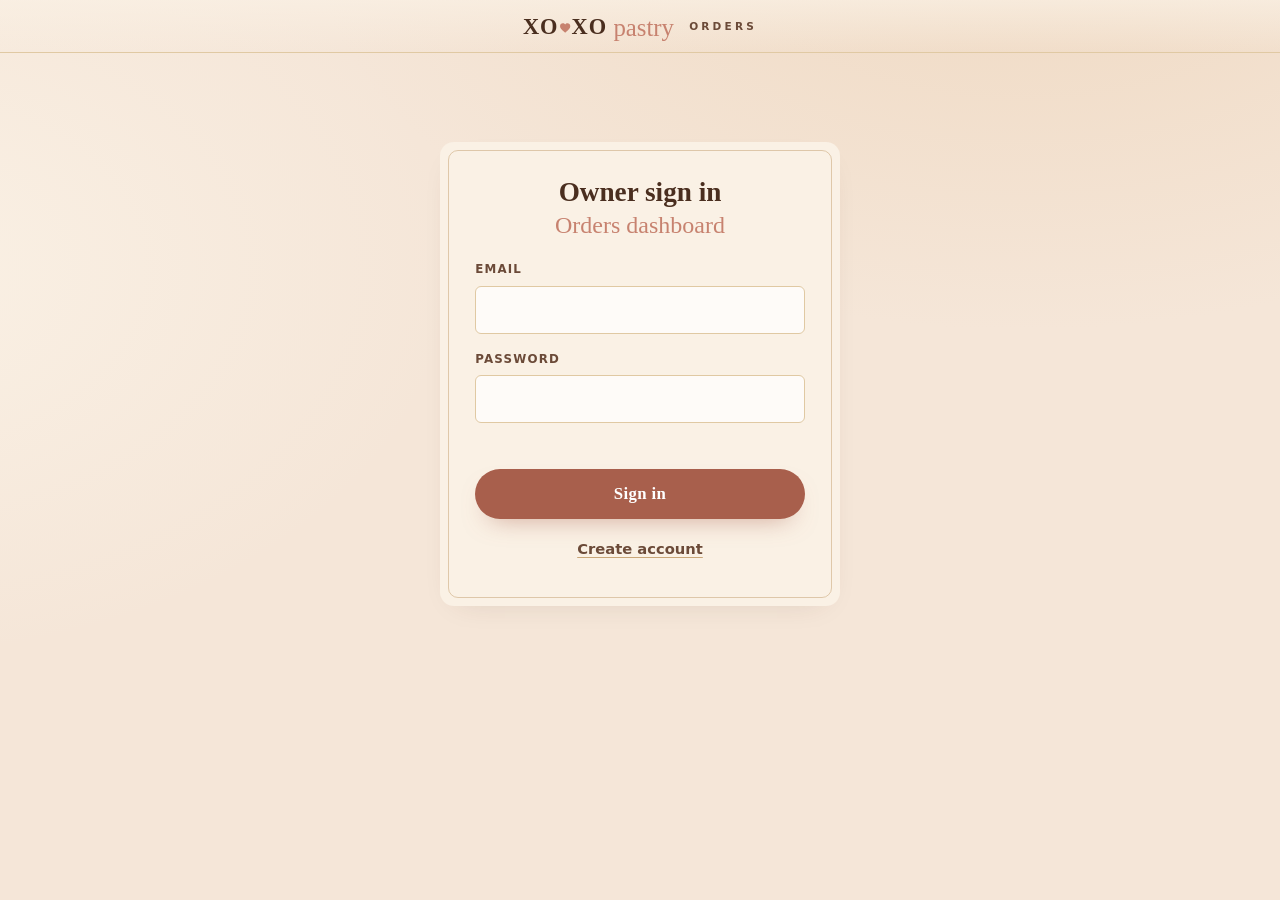
==== commit ad35f343: "Site review fixes (frontend): error handling, a11y, contrast, SEO, cleanup - order form: map place_o" ====
--- a/admin.html
+++ b/admin.html
@@ -15,7 +15,7 @@
 
   <link rel="preconnect" href="https://fonts.googleapis.com">
   <link rel="preconnect" href="https://fonts.gstatic.com" crossorigin>
-  <link rel="stylesheet" href="https://fonts.googleapis.com/css2?family=Allura&family=Cormorant+Garamond:wght@400;500;600;700&family=Playfair+Display:wght@600;700;800&display=swap">
+  <link rel="stylesheet" href="https://fonts.googleapis.com/css2?family=Allura&family=Cormorant+Garamond:ital,wght@0,400;0,500;0,600;0,700;1,400;1,500;1,600&family=Playfair+Display:wght@600;700;800&display=swap">
 
   <link rel="stylesheet" href="styles.css">
   <link rel="stylesheet" href="admin.css">
--- a/styles.css
+++ b/styles.css
@@ -12,6 +12,7 @@
   --ink-brown-soft:   #6B4A38;
   --accent-rose:      #C7826F;
   --accent-rose-deep: #A85F4C;
+  --accent-rose-ink:  #9A5343;  /* darker rose: passes WCAG AA on cream / as button bg */
   --gold-line:        #C9A678;
   --gold-line-soft:   #E0C9A3;
   --shadow-warm:      0 18px 40px -24px rgba(74, 46, 31, 0.22);
@@ -78,6 +79,7 @@
   min-height: 100vh;
   font-family: var(--font-body);
   font-size: var(--fs-body);
+  font-weight: 500;
   line-height: var(--lh-body);
   color: var(--ink-brown);
   background:
@@ -143,7 +145,7 @@
   margin-top: 0.4rem;
   font-family: var(--font-script);
   font-size: var(--fs-tag);
-  color: var(--accent-rose);
+  color: var(--accent-rose-deep);
   line-height: 1.1;
 }
 
@@ -326,12 +328,12 @@
   white-space: nowrap;
 }
 .btn--primary {
-  background: var(--accent-rose);
+  background: var(--accent-rose-deep);
   color: #fff;
   box-shadow: 0 12px 26px -14px rgba(168, 95, 76, 0.6);
 }
 .btn--primary:hover {
-  background: var(--accent-rose-deep);
+  background: var(--accent-rose-ink);
   color: #fff;
   transform: translateY(-1px);
   box-shadow: 0 16px 32px -14px rgba(168, 95, 76, 0.7);
@@ -416,7 +418,7 @@
   font-size: clamp(0.78rem, 0.4vw + 0.7rem, 0.95rem);
   letter-spacing: 0.32em;
   text-transform: uppercase;
-  color: var(--accent-rose);
+  color: var(--accent-rose-ink);
 }
 .hero__tagline {
   margin-top: var(--space-1);
@@ -468,7 +470,7 @@
   font-size: 0.85rem;
   letter-spacing: 0.32em;
   text-transform: uppercase;
-  color: var(--accent-rose);
+  color: var(--accent-rose-ink);
   margin-bottom: var(--space-2);
 }
 .about p {
@@ -490,98 +492,136 @@
    Menu
    ============================================================ */
 
-/* Menu stack: 1-col on mobile, 2-col on wide screens */
-.menu-stack {
-  display: grid;
-  grid-template-columns: 1fr;
-  gap: var(--space-4);
+/* Centered intro line above the menu */
+.menu-stack__legend {
+  max-width: var(--maxw-narrow);
+  margin: 0 auto var(--space-5);
+  text-align: center;
+  font-family: var(--font-body);
+  font-size: 1.05rem;
+  font-style: italic;
+  color: var(--ink-brown-soft);
+}
+.menu-stack__legend strong { color: var(--accent-rose-deep); font-style: normal; }
+
+/* Categories stack */
+.menu-cats {
   max-width: var(--maxw-content);
   margin: 0 auto;
-}
-@media (min-width: 1080px) {
-  .menu-stack { grid-template-columns: repeat(2, 1fr); gap: var(--space-5); }
-  /* Featured cards span the full row on wide */
-  .menu-stack > .menu-card--feature { grid-column: 1 / -1; }
-}
-
-.menu-card {
+  display: flex;
+  flex-direction: column;
+  gap: var(--space-5);
+}
+
+/* One category = a gold-framed panel */
+.menu-cat {
   position: relative;
   background: var(--bg-cream-soft);
   border-radius: var(--radius-card);
-  padding: clamp(1rem, 2vw, 1.6rem);
+  padding: clamp(1.2rem, 3vw, 2.4rem);
   box-shadow: var(--shadow-card);
-  display: flex;
-  flex-direction: column;
-  gap: 0.85rem;
-  transition: transform 320ms cubic-bezier(.2,.7,.2,1), box-shadow 320ms ease;
-}
-.menu-card::before {
+}
+.menu-cat::before {
   content: "";
   position: absolute;
   inset: 8px;
   border: 1px double var(--gold-line);
   border-radius: calc(var(--radius-card) - 4px);
   pointer-events: none;
-  opacity: 0.55;
-}
-.menu-card:hover {
-  transform: translateY(-3px);
-  box-shadow: 0 26px 46px -22px rgba(74, 46, 31, 0.32);
-}
-.menu-card__head {
-  padding: 0.4rem 0.6rem 0.2rem;
-  display: flex;
-  flex-direction: column;
-  gap: 0.15rem;
-}
-.menu-card__title {
+  opacity: 0.5;
+}
+.menu-cat__head { text-align: center; margin-bottom: var(--space-4); }
+.menu-cat__title {
   font-family: var(--font-display);
   font-weight: 700;
-  font-size: var(--fs-h3);
-  color: var(--ink-brown);
-  letter-spacing: -0.005em;
+  font-size: clamp(1.5rem, 1.5vw + 1rem, 2.1rem);
+  color: var(--accent-rose-deep);
+  letter-spacing: 0.01em;
   line-height: 1.15;
 }
-.menu-card__tag {
+.menu-cat__sub {
+  margin-top: 0.25rem;
   font-family: var(--font-body);
+  font-style: italic;
+  color: var(--ink-brown-soft);
   font-size: 1rem;
-  color: var(--ink-brown-soft);
-  font-style: italic;
-}
-.menu-card__tag strong {
-  font-family: var(--font-display);
-  font-style: normal;
-  font-weight: 700;
-  color: var(--accent-rose-deep);
-  font-size: 1.15em;
-  letter-spacing: 0.01em;
-}
-.menu-card__media {
+}
+
+/* Flavor cards: photo left, name + description + price right */
+.fcard-list {
+  list-style: none;
+  margin: 0;
+  padding: 0;
+  display: grid;
+  grid-template-columns: 1fr;
+  gap: clamp(0.9rem, 2vw, 1.4rem);
+}
+@media (min-width: 880px) {
+  .fcard-list { grid-template-columns: repeat(2, 1fr); column-gap: clamp(1.5rem, 3vw, 2.6rem); }
+}
+.fcard {
+  display: flex;
+  gap: clamp(0.85rem, 2vw, 1.2rem);
+  align-items: center;
+  padding: 0.3rem;
+}
+.fcard__media {
+  flex: 0 0 auto;
+  width: clamp(108px, 26vw, 148px);
+  aspect-ratio: 1 / 1;
   border-radius: var(--radius-soft);
   overflow: hidden;
   background: var(--bg-cream);
-  position: relative;
   box-shadow: inset 0 0 0 1px var(--gold-line-soft);
 }
-.menu-card__media img {
+.fcard__media img {
   width: 100%;
-  height: auto;
+  height: 100%;
+  object-fit: cover;
   display: block;
-  transition: transform 800ms cubic-bezier(.2,.7,.2,1);
-}
-.menu-card:hover .menu-card__media img { transform: scale(1.015); }
-.menu-card__note {
-  margin-top: 0.1rem;
-  padding: 0 0.6rem;
-  color: var(--ink-brown-soft);
+  transition: transform 600ms cubic-bezier(.2,.7,.2,1);
+}
+.fcard:hover .fcard__media img { transform: scale(1.05); }
+.fcard__body { flex: 1; min-width: 0; }
+.fcard--nophoto .fcard__body { padding-left: 0.4rem; }
+.fcard__name {
+  font-family: var(--font-display);
+  font-weight: 700;
+  font-size: 1.2rem;
+  color: var(--ink-brown);
+  line-height: 1.2;
+}
+.fcard__emoji { font-size: 0.95em; }
+.fcard__desc {
+  margin-top: 0.25rem;
+  font-family: var(--font-body);
+  color: var(--ink-brown-soft);
+  font-size: 1rem;
+  line-height: 1.4;
+}
+.fcard__price {
+  margin-top: 0.4rem;
+  font-family: var(--font-display);
+  font-weight: 700;
+  font-size: 1.05rem;
+  color: var(--accent-rose-deep);
+  letter-spacing: 0.01em;
+}
+.fcard__note {
+  margin-top: 0.25rem;
+  font-family: var(--font-body);
+  font-size: 0.92rem;
+  line-height: 1.35;
+}
+.fcard__note--warn {
+  display: inline-block;
+  padding: 0.12rem 0.5rem;
+  border-radius: 999px;
+  background: rgba(168, 95, 76, 0.1);
+  color: var(--accent-rose-deep);
   font-style: italic;
-  font-size: 1rem;
-  line-height: 1.45;
-}
-.menu-card--feature .menu-card__title {
-  font-size: clamp(1.7rem, 1.4vw + 1rem, 2.25rem);
-}
-.menu-card--feature .menu-card__tag { font-size: 1.1rem; }
+  letter-spacing: 0.01em;
+}
 
 /* ============================================================
    Custom Orders & Catering
@@ -608,7 +648,7 @@
   margin-top: var(--space-4);
   font-family: var(--font-display);
   font-weight: 700;
-  color: var(--accent-rose);
+  color: var(--accent-rose-ink);
   font-size: 1.1rem;
   letter-spacing: 0.18em;
   text-transform: uppercase;
@@ -901,7 +941,7 @@
   html { scroll-behavior: auto; }
   .reveal { opacity: 1; transform: none; }
   .custom__media:hover img,
-  .menu-card:hover .menu-card__media img { transform: none; }
+  .fcard:hover .fcard__media img { transform: none; }
 }
 
 /* ============================================================
@@ -1010,6 +1050,7 @@
   padding: 0.65em 0.8em;
   font-family: var(--font-body);
   font-size: 1.05rem;
+  font-weight: 500;
   color: var(--ink-brown);
   background: var(--bg-cream-soft);
   border: 1px solid var(--gold-line-soft);
@@ -1049,6 +1090,16 @@
   text-align: center;
   margin-top: calc(var(--space-3) * -1 + 0.25rem);
 }
+.oform__notice {
+  padding: 0.85rem 1.05rem;
+  border: 1px solid var(--gold-line-soft);
+  border-radius: var(--radius-soft);
+  background: var(--bg-cream-soft);
+  color: var(--ink-brown-soft);
+  font-size: 0.95rem;
+  line-height: 1.5;
+}
+.oform__notice strong { color: var(--ink-brown); }
 .oform__error {
   margin-top: 0.45rem;
   font-family: var(--font-ui);
@@ -1074,6 +1125,7 @@
   grid-template-areas:
     "product product product"
     "flavor  flavor  flavor"
+    "addons  addons  addons"
     "qty     price   remove"
     "error   error   error";
   align-items: end;
@@ -1083,10 +1135,34 @@
 .oform-row--noflavor {
   grid-template-areas:
     "product product product"
+    "addons  addons  addons"
     "qty     price   remove"
     "error   error   error";
 }
 .oform-row--noflavor .oform-row__flavor { display: none; }
+.oform-row__addons {
+  grid-area: addons;
+  display: flex;
+  flex-wrap: wrap;
+  gap: 0.4rem 1.1rem;
+  align-items: center;
+}
+.oform-row__addons[hidden] { display: none; }
+.oform-addon {
+  display: inline-flex;
+  align-items: center;
+  gap: 0.45rem;
+  font-family: var(--font-body);
+  font-size: 1rem;
+  color: var(--ink-brown-soft);
+  cursor: pointer;
+}
+.oform-addon input {
+  width: 1.1rem;
+  height: 1.1rem;
+  accent-color: var(--accent-rose);
+  cursor: pointer;
+}
 .oform-row__product { grid-area: product; }
 .oform-row__flavor  { grid-area: flavor; }
 .oform-row__qty     { grid-area: qty; }
@@ -1126,51 +1202,6 @@
 .oform-row__error { grid-area: error; margin-top: 0; }
 .oform__add { margin-top: var(--space-3); }
 
-/* --- radio pills (Pickup / Delivery) --- */
-.oform__pills {
-  display: flex;
-  flex-wrap: wrap;
-  gap: 0.6rem;
-}
-.oform__pill {
-  position: relative;
-  display: inline-flex;
-}
-.oform__pill input {
-  position: absolute;
-  inset: 0;
-  width: 100%;
-  height: 100%;
-  margin: 0;
-  opacity: 0;
-  cursor: pointer;
-}
-.oform__pill span {
-  display: inline-flex;
-  align-items: center;
-  justify-content: center;
-  min-height: 48px;
-  padding: 0.6rem 1.6rem;
-  border-radius: 999px;
-  border: 1px solid var(--gold-line);
-  font-weight: 600;
-  font-size: 1.05rem;
-  letter-spacing: 0.02em;
-  color: var(--ink-brown);
-  transition: background-color 220ms ease, color 220ms ease, border-color 220ms ease;
-}
-.oform__pill:hover span { background: rgba(201, 166, 120, 0.12); }
-.oform__pill input:checked + span {
-  background: var(--accent-rose);
-  border-color: var(--accent-rose);
-  color: #fff;
-  box-shadow: 0 12px 26px -14px rgba(168, 95, 76, 0.6);
-}
-.oform__pill input:focus-visible + span {
-  outline: 2px solid var(--accent-rose-deep);
-  outline-offset: 3px;
-}
-
 /* --- field groups --- */
 .oform__grid {
   display: grid;
@@ -1211,16 +1242,14 @@
     grid-template-columns: minmax(0, 1.5fr) minmax(0, 1.3fr) 6.5rem minmax(4.5rem, auto) 48px;
     grid-template-areas:
       "product flavor qty price remove"
+      "addons  addons addons addons addons"
       "error   error  error error error";
   }
   .oform-row--noflavor {
     grid-template-areas:
       "product product qty price remove"
+      "addons  addons  addons addons addons"
       "error   error   error error error";
-  }
-  .oform__grid--when {
-    grid-template-columns: minmax(0, 1fr) auto;
-    align-items: start;
   }
   .oform__grid--contact { grid-template-columns: repeat(3, minmax(0, 1fr)); }
 }
